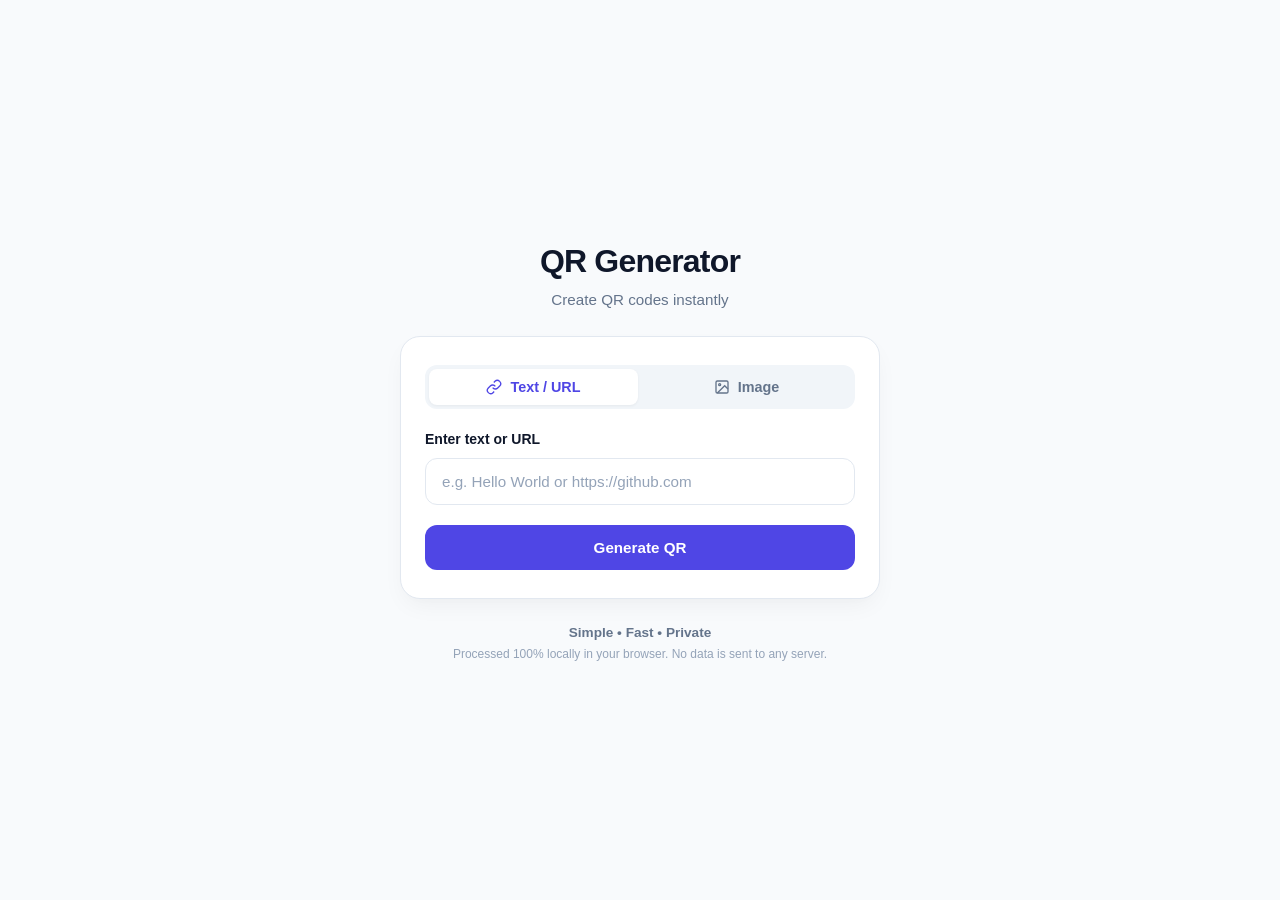
==== index.html @ 6c1dfe50 "Add files via upload" ====
<!DOCTYPE html>
<html lang="en">
<head>
  <meta charset="UTF-8">
  <meta name="viewport" content="width=device-width, initial-scale=1.0">
  <title>QR Generator - Create QR Codes Instantly</title>
  <meta name="description" content="Simple, modern, and private QR Code Generator. Convert text, URLs, or images into scannable QR codes directly in your browser.">
  <link rel="stylesheet" href="style.css">
  <!-- QRCode.js Library for browser-based QR Code generation -->
  <script src="https://cdnjs.cloudflare.com/ajax/libs/qrcodejs/1.0.0/qrcode.min.js"></script>
</head>
<body>
  <div class="app-container">
    <!-- Header Section -->
    <header class="header">
      <h1 class="title">QR Generator</h1>
      <p class="subtitle">Create QR codes instantly</p>
    </header>

    <!-- Main Card Container -->
    <main class="card">

      <!-- QR Type Selector Tabs -->
      <div class="type-selector" role="tablist">
        <button 
          id="textModeBtn" 
          class="tab-btn active" 
          role="tab" 
          aria-selected="true"
          onclick="switchMode('text')">
          <svg class="icon" viewBox="0 0 24 24" fill="none" stroke="currentColor" stroke-width="2">
            <path d="M10 13a5 5 0 0 0 7.54.54l3-3a5 5 0 0 0-7.07-7.07l-1.72 1.71"/>
            <path d="M14 11a5 5 0 0 0-7.54-.54l-3 3a5 5 0 0 0 7.07 7.07l1.71-1.71"/>
          </svg>
          Text / URL
        </button>
        <button 
          id="imageModeBtn" 
          class="tab-btn" 
          role="tab" 
          aria-selected="false"
          onclick="switchMode('image')">
          <svg class="icon" viewBox="0 0 24 24" fill="none" stroke="currentColor" stroke-width="2">
            <rect x="3" y="3" width="18" height="18" rx="2" ry="2"/>
            <circle cx="8.5" cy="8.5" r="1.5"/>
            <polyline points="21 15 16 10 5 21"/>
          </svg>
          Image
        </button>
      </div>

      <!-- Error / Alert Message Banner -->
      <div id="errorBanner" class="error-banner hidden" role="alert">
        <span id="errorMessage"></span>
      </div>

      <!-- Text / URL Input Mode -->
      <div id="textModeSection" class="input-section">
        <label for="textInput" class="input-label">Enter text or URL</label>
        <input 
          type="text" 
          id="textInput" 
          class="text-input" 
          placeholder="e.g. Hello World or https://github.com"
          autocomplete="off">
      </div>

      <!-- Image Input Mode -->
      <div id="imageModeSection" class="input-section hidden">
        <div class="upload-area" id="uploadArea" onclick="triggerFileInput()">
          <div class="upload-icon">🖼️</div>
          <p class="upload-title">Upload Image</p>
          <p class="upload-subtitle">JPG, PNG, WEBP (Max ~2 KB)</p>
          <button type="button" class="btn btn-secondary select-img-btn">Choose Image</button>
          <input 
            type="file" 
            id="imageInput" 
            class="hidden-file-input" 
            accept="image/jpeg, image/png, image/webp, image/jpg"
            onchange="handleImageSelect(event)">
        </div>

        <!-- Selected Image Info & Preview -->
        <div id="imagePreviewContainer" class="image-preview-container hidden">
          <img id="imagePreview" src="" alt="Selected preview" class="preview-img">
          <div class="file-details">
            <span id="fileNameDisplay" class="file-name">Selected image: none</span>
            <button type="button" class="remove-file-btn" onclick="clearSelectedImage()" title="Remove image">✕</button>
          </div>
        </div>
      </div>

      <!-- Generate Button -->
      <button id="generateBtn" class="btn btn-primary generate-btn" onclick="generateQRCode()">
        Generate QR
      </button>

      <!-- QR Code Result Section -->
      <div id="qrResultSection" class="qr-result-section hidden">
        <h2 class="qr-heading">QR CODE</h2>
        
        <!-- QR Code Render Box -->
        <div class="qr-card">
          <div id="qrContainer" class="qr-container"></div>
        </div>

        <!-- Download Button -->
        <button id="downloadBtn" class="btn btn-success download-btn" onclick="downloadQRCode()">
          <svg class="btn-icon" viewBox="0 0 24 24" fill="none" stroke="currentColor" stroke-width="2">
            <path d="M21 15v4a2 2 0 0 1-2 2H5a2 2 0 0 1-2-2v-4"/>
            <polyline points="7 10 12 15 17 10"/>
            <line x1="12" y1="15" x2="12" y2="3"/>
          </svg>
          Download QR
        </button>
      </div>

    </main>

    <!-- Footer Section -->
    <footer class="footer">
      <p class="privacy-note">Simple • Fast • Private</p>
      <p class="privacy-sub">Processed 100% locally in your browser. No data is sent to any server.</p>
    </footer>
  </div>

  <script src="script.js"></script>
</body>
</html>
---- style.css ----
/* ==========================================================================
   Modern QR Code Generator Stylesheet
   Design Philosophy: Simple, Modern, Professional SaaS aesthetic
   ========================================================================== */

/* 1. Design System & CSS Variables */
:root {
  --primary-color: #4f46e5;       /* Modern Indigo Accent */
  --primary-hover: #4338ca;
  --primary-light: #eef2ff;
  --success-color: #059669;       /* Vibrant Emerald Green */
  --success-hover: #047857;
  --danger-color: #ef4444;        /* Soft Red Alert */
  --danger-bg: #fef2f2;
  --danger-border: #fecaca;
  
  --bg-color: #f8fafc;            /* Clean light background */
  --card-bg: #ffffff;
  --text-main: #0f172a;           /* Slate 900 */
  --text-muted: #64748b;          /* Slate 500 */
  --border-color: #e2e8f0;        /* Slate 200 */
  
  --radius-lg: 20px;
  --radius-md: 12px;
  --radius-sm: 8px;
  
  --shadow-sm: 0 1px 3px rgba(0, 0, 0, 0.05);
  --shadow-md: 0 10px 25px -5px rgba(0, 0, 0, 0.05), 0 8px 10px -6px rgba(0, 0, 0, 0.01);
  --shadow-lg: 0 20px 25px -5px rgba(0, 0, 0, 0.08);

  --font-family: -apple-system, BlinkMacSystemFont, "Segoe UI", Roboto, Helvetica, Arial, sans-serif;
  --transition-fast: all 0.2s ease-in-out;
}

/* 2. Global Reset & Base Styles */
* {
  box-sizing: border-box;
  margin: 0;
  padding: 0;
}

body {
  font-family: var(--font-family);
  background-color: var(--bg-color);
  color: var(--text-main);
  line-height: 1.5;
  display: flex;
  justify-content: center;
  align-items: center;
  min-height: 100vh;
  padding: 20px 16px;
  -webkit-font-smoothing: antialiased;
}

/* 3. App Layout Container */
.app-container {
  width: 100%;
  max-width: 480px;
  display: flex;
  flex-direction: column;
  align-items: center;
}

/* 4. Header Section */
.header {
  text-align: center;
  margin-bottom: 24px;
}

.title {
  font-size: 2rem;
  font-weight: 800;
  letter-spacing: -0.025em;
  color: var(--text-main);
  margin-bottom: 4px;
}

.subtitle {
  font-size: 0.95rem;
  color: var(--text-muted);
  font-weight: 400;
}

/* 5. Main Card Component */
.card {
  width: 100%;
  background: var(--card-bg);
  border-radius: var(--radius-lg);
  border: 1px solid var(--border-color);
  box-shadow: var(--shadow-md);
  padding: 28px 24px;
  display: flex;
  flex-direction: column;
  gap: 20px;
}

/* 6. Type Selector Tabs */
.type-selector {
  display: flex;
  background-color: #f1f5f9;
  padding: 4px;
  border-radius: var(--radius-md);
  gap: 4px;
}

.tab-btn {
  flex: 1;
  display: flex;
  align-items: center;
  justify-content: center;
  gap: 8px;
  padding: 10px 14px;
  font-size: 0.9rem;
  font-weight: 600;
  color: var(--text-muted);
  background: transparent;
  border: none;
  border-radius: var(--radius-sm);
  cursor: pointer;
  transition: var(--transition-fast);
}

.tab-btn:hover {
  color: var(--text-main);
}

.tab-btn.active {
  background: var(--card-bg);
  color: var(--primary-color);
  box-shadow: var(--shadow-sm);
}

.icon {
  width: 16px;
  height: 16px;
}

/* 7. Error Banner */
.error-banner {
  background-color: var(--danger-bg);
  border: 1px solid var(--danger-border);
  color: var(--danger-color);
  padding: 12px 16px;
  border-radius: var(--radius-sm);
  font-size: 0.875rem;
  font-weight: 500;
  text-align: center;
  animation: slideDown 0.25s ease-out;
}

/* 8. Input Sections */
.input-section {
  display: flex;
  flex-direction: column;
  gap: 8px;
}

.input-label {
  font-size: 0.875rem;
  font-weight: 600;
  color: var(--text-main);
}

.text-input {
  width: 100%;
  padding: 14px 16px;
  font-size: 0.95rem;
  font-family: inherit;
  color: var(--text-main);
  background-color: var(--card-bg);
  border: 1.5px solid var(--border-color);
  border-radius: var(--radius-md);
  outline: none;
  transition: var(--transition-fast);
}

.text-input:focus {
  border-color: var(--primary-color);
  box-shadow: 0 0 0 3.5px rgba(79, 70, 229, 0.15);
}

.text-input::placeholder {
  color: #94a3b8;
}

/* 9. Upload Area (Image Mode) */
.upload-area {
  border: 2px dashed var(--border-color);
  border-radius: var(--radius-md);
  padding: 28px 16px;
  text-align: center;
  background-color: #fafafa;
  cursor: pointer;
  transition: var(--transition-fast);
  display: flex;
  flex-direction: column;
  align-items: center;
  gap: 8px;
}

.upload-area:hover {
  border-color: var(--primary-color);
  background-color: var(--primary-light);
}

.upload-icon {
  font-size: 2.2rem;
  margin-bottom: 2px;
}

.upload-title {
  font-size: 0.95rem;
  font-weight: 600;
  color: var(--text-main);
}

.upload-subtitle {
  font-size: 0.8rem;
  color: var(--text-muted);
}

.select-img-btn {
  margin-top: 6px;
  pointer-events: none; /* Let container handle click */
}

.hidden-file-input {
  display: none;
}

/* Selected Image Preview Container */
.image-preview-container {
  display: flex;
  align-items: center;
  gap: 12px;
  padding: 10px 14px;
  background-color: #f1f5f9;
  border-radius: var(--radius-md);
  margin-top: 6px;
}

.preview-img {
  width: 44px;
  height: 44px;
  object-fit: cover;
  border-radius: var(--radius-sm);
  border: 1px solid var(--border-color);
  background-color: white;
}

.file-details {
  flex: 1;
  display: flex;
  align-items: center;
  justify-content: space-between;
  overflow: hidden;
}

.file-name {
  font-size: 0.85rem;
  font-weight: 500;
  color: var(--text-main);
  white-space: nowrap;
  overflow: hidden;
  text-overflow: ellipsis;
}

.remove-file-btn {
  background: none;
  border: none;
  color: var(--text-muted);
  font-size: 1.1rem;
  cursor: pointer;
  padding: 2px 6px;
  border-radius: 4px;
}

.remove-file-btn:hover {
  color: var(--danger-color);
  background-color: rgba(239, 68, 68, 0.1);
}

/* 10. Buttons Component */
.btn {
  width: 100%;
  padding: 14px 20px;
  font-size: 0.95rem;
  font-weight: 600;
  font-family: inherit;
  border: none;
  border-radius: var(--radius-md);
  cursor: pointer;
  display: inline-flex;
  align-items: center;
  justify-content: center;
  gap: 8px;
  transition: var(--transition-fast);
}

.btn:active {
  transform: scale(0.985);
}

.btn-primary {
  background-color: var(--primary-color);
  color: #ffffff;
}

.btn-primary:hover {
  background-color: var(--primary-hover);
  box-shadow: 0 4px 12px rgba(79, 70, 229, 0.25);
}

.btn-secondary {
  width: auto;
  padding: 8px 16px;
  font-size: 0.85rem;
  background-color: #ffffff;
  color: var(--text-main);
  border: 1px solid var(--border-color);
}

.btn-secondary:hover {
  background-color: #f1f5f9;
}

.btn-success {
  background-color: var(--success-color);
  color: #ffffff;
}

.btn-success:hover {
  background-color: var(--success-hover);
  box-shadow: 0 4px 12px rgba(16, 185, 129, 0.25);
}

.btn-icon {
  width: 18px;
  height: 18px;
}

/* 11. QR Result Card Section */
.qr-result-section {
  display: flex;
  flex-direction: column;
  align-items: center;
  gap: 16px;
  padding-top: 16px;
  border-top: 1px solid var(--border-color);
  animation: fadeIn 0.35s ease-out;
}

.qr-heading {
  font-size: 0.85rem;
  font-weight: 700;
  letter-spacing: 0.1em;
  color: var(--text-muted);
  text-transform: uppercase;
}

.qr-card {
  background-color: #ffffff;
  padding: 20px;
  border-radius: var(--radius-md);
  border: 1px solid var(--border-color);
  box-shadow: var(--shadow-sm);
  display: flex;
  justify-content: center;
  align-items: center;
}

.qr-container img,
.qr-container canvas {
  display: block;
  max-width: 100%;
  height: auto;

  /* Image rendering optimization for crisp pixelated QR code */
  image-rendering: -webkit-optimize-contrast;
  image-rendering: crisp-edges;
  image-rendering: pixelated;
}

.download-btn {
  margin-top: 4px;
}

/* 12. Footer Section */
.footer {
  text-align: center;
  margin-top: 24px;
}

.privacy-note {
  font-size: 0.85rem;
  font-weight: 600;
  color: var(--text-muted);
}

.privacy-sub {
  font-size: 0.75rem;
  color: #94a3b8;
  margin-top: 2px;
}

/* 13. Utility & Helper Classes */
.hidden {
  display: none !important;
}

/* 14. Keyframe Animations */
@keyframes fadeIn {
  from {
    opacity: 0;
    transform: translateY(8px);
  }
  to {
    opacity: 1;
    transform: translateY(0);
  }
}

@keyframes slideDown {
  from {
    opacity: 0;
    transform: translateY(-6px);
  }
  to {
    opacity: 1;
    transform: translateY(0);
  }
}

/* 15. Responsive Media Queries */
@media (max-width: 480px) {
  body {
    padding: 12px 12px;
  }
  
  .card {
    padding: 20px 16px;
    border-radius: 16px;
  }
  
  .title {
    font-size: 1.75rem;
  }
  
  .upload-area {
    padding: 20px 12px;
  }
}
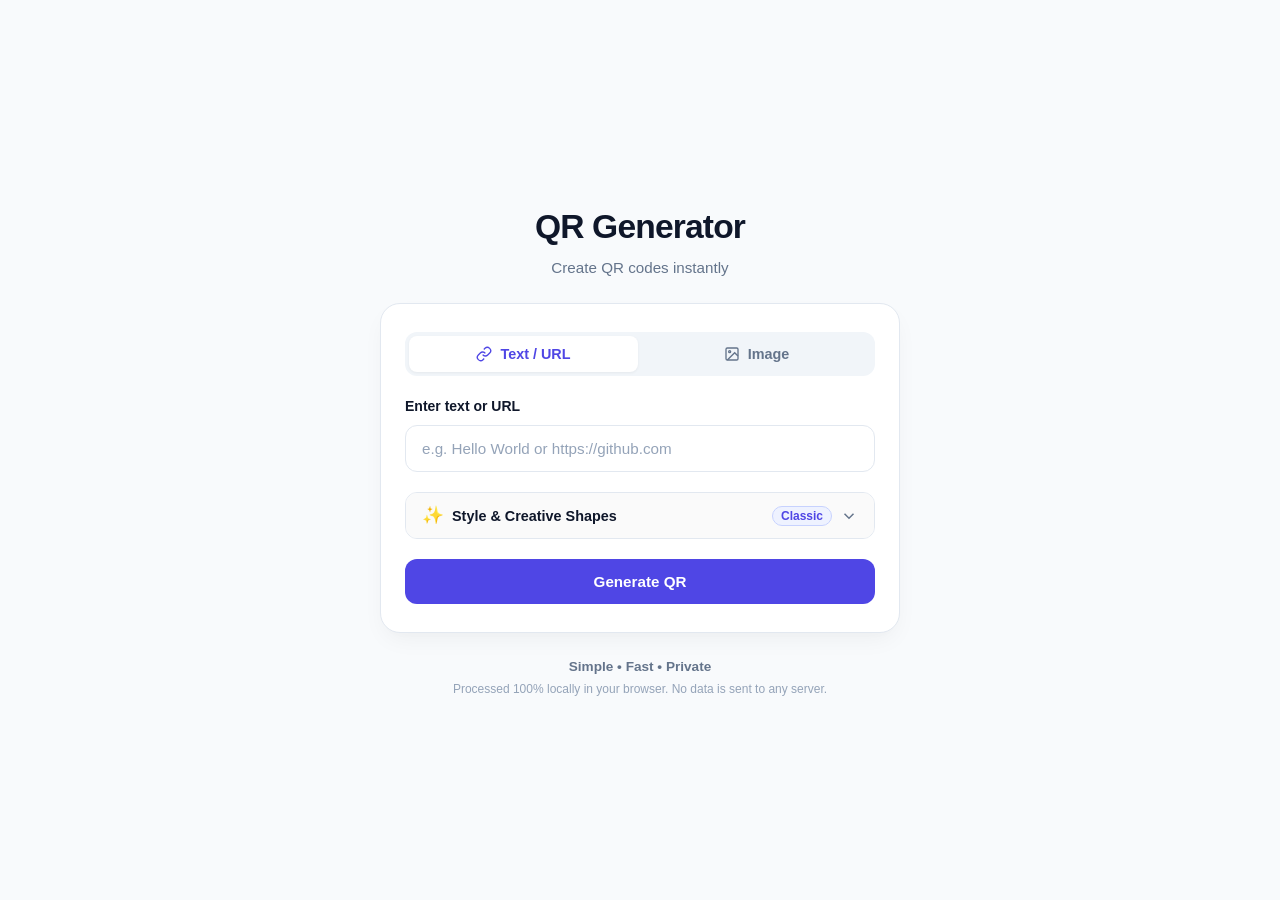
==== commit a6afc49e: "Add files via upload" ====
--- a/index.html
+++ b/index.html
@@ -6,7 +6,9 @@
   <title>QR Generator - Create QR Codes Instantly</title>
   <meta name="description" content="Simple, modern, and private QR Code Generator. Convert text, URLs, or images into scannable QR codes directly in your browser.">
   <link rel="stylesheet" href="style.css">
-  <!-- QRCode.js Library for browser-based QR Code generation -->
+  <!-- Offline-first libraries with CDN fallbacks -->
+  <script src="lib/qrcode.min.js"></script>
+  <script src="lib/jsqr.min.js"></script>
   <script src="https://cdnjs.cloudflare.com/ajax/libs/qrcodejs/1.0.0/qrcode.min.js"></script>
 </head>
 <body>
@@ -67,16 +69,22 @@
 
       <!-- Image Input Mode -->
       <div id="imageModeSection" class="input-section hidden">
-        <div class="upload-area" id="uploadArea" onclick="triggerFileInput()">
+        <div 
+          class="upload-area" 
+          id="uploadArea" 
+          onclick="triggerFileInput()"
+          ondragover="handleDragOver(event)"
+          ondragleave="handleDragLeave(event)"
+          ondrop="handleDrop(event)">
           <div class="upload-icon">🖼️</div>
           <p class="upload-title">Upload Image</p>
-          <p class="upload-subtitle">JPG, PNG, WEBP (Max ~2 KB)</p>
+          <p class="upload-subtitle">JPG, PNG, WEBP, SVG (Any file size • Auto-optimized)</p>
           <button type="button" class="btn btn-secondary select-img-btn">Choose Image</button>
           <input 
             type="file" 
             id="imageInput" 
             class="hidden-file-input" 
-            accept="image/jpeg, image/png, image/webp, image/jpg"
+            accept="image/jpeg, image/png, image/webp, image/jpg, image/svg+xml, image/gif"
             onchange="handleImageSelect(event)">
         </div>
 
@@ -85,7 +93,268 @@
           <img id="imagePreview" src="" alt="Selected preview" class="preview-img">
           <div class="file-details">
             <span id="fileNameDisplay" class="file-name">Selected image: none</span>
-            <button type="button" class="remove-file-btn" onclick="clearSelectedImage()" title="Remove image">✕</button>
+            <div id="compressionBadge" class="compression-badge hidden">
+              <span class="badge-icon">⚡</span>
+              <span id="compressionText">Auto-optimized</span>
+            </div>
+          </div>
+          <button type="button" class="remove-file-btn" onclick="clearSelectedImage()" title="Remove image">✕</button>
+        </div>
+      </div>
+
+      <!-- Style & Creative Shapes Customizer (Accordion) -->
+      <div class="customizer-wrapper">
+        <button 
+          type="button" 
+          id="toggleCustomizerBtn" 
+          class="customizer-toggle-btn" 
+          onclick="toggleCustomizer()"
+          aria-expanded="false">
+          <div class="toggle-left">
+            <span class="toggle-icon">✨</span>
+            <span class="toggle-title">Style & Creative Shapes</span>
+          </div>
+          <div class="toggle-right">
+            <span class="toggle-badge" id="styleSummaryBadge">Classic</span>
+            <svg class="chevron-icon" id="customizerChevron" viewBox="0 0 24 24" fill="none" stroke="currentColor" stroke-width="2">
+              <polyline points="6 9 12 15 18 9"/>
+            </svg>
+          </div>
+        </button>
+
+        <div id="customizerPanel" class="customizer-panel hidden">
+          <!-- Customizer Navigation Tabs -->
+          <div class="customizer-nav" role="tablist">
+            <button type="button" class="cust-tab-btn active" onclick="switchCustTab('shapes')">📐 Shapes</button>
+            <button type="button" class="cust-tab-btn" onclick="switchCustTab('patterns')">🔘 Patterns</button>
+            <button type="button" class="cust-tab-btn" onclick="switchCustTab('colors')">🎨 Colors</button>
+            <button type="button" class="cust-tab-btn" onclick="switchCustTab('logo')">🖼️ Logo</button>
+          </div>
+
+          <!-- Tab 1: Shapes & Frames -->
+          <div id="custTabShapes" class="cust-tab-content">
+            <label class="cust-label">QR Silhouette & Frame</label>
+            <div class="shape-grid">
+              <button type="button" class="shape-btn active" data-shape="classic" onclick="setQRShape('classic')">
+                <span class="shape-emoji">⬛</span>
+                <span class="shape-name">Classic</span>
+              </button>
+              <button type="button" class="shape-btn" data-shape="heart" onclick="setQRShape('heart')">
+                <span class="shape-emoji">❤️</span>
+                <span class="shape-name">Heart</span>
+              </button>
+              <button type="button" class="shape-btn" data-shape="circle" onclick="setQRShape('circle')">
+                <span class="shape-emoji">⚪</span>
+                <span class="shape-name">Circle</span>
+              </button>
+              <button type="button" class="shape-btn" data-shape="star" onclick="setQRShape('star')">
+                <span class="shape-emoji">⭐</span>
+                <span class="shape-name">Star</span>
+              </button>
+              <button type="button" class="shape-btn" data-shape="cat" onclick="setQRShape('cat')">
+                <span class="shape-emoji">🐱</span>
+                <span class="shape-name">Cat</span>
+              </button>
+              <button type="button" class="shape-btn" data-shape="tree" onclick="setQRShape('tree')">
+                <span class="shape-emoji">🌳</span>
+                <span class="shape-name">Tree</span>
+              </button>
+              <button type="button" class="shape-btn" data-shape="flower" onclick="setQRShape('flower')">
+                <span class="shape-emoji">🌸</span>
+                <span class="shape-name">Flower</span>
+              </button>
+              <button type="button" class="shape-btn" data-shape="custom" onclick="setQRShape('custom')">
+                <span class="shape-emoji">🎨</span>
+                <span class="shape-name">Custom</span>
+              </button>
+            </div>
+
+            <!-- Custom Shape Sub-options -->
+            <div id="customShapeOptions" class="custom-subpanel hidden">
+              <label class="cust-label-sm">Extra Preset Shape</label>
+              <div class="mini-chips">
+                <button type="button" class="chip-btn active" onclick="setCustomShapePreset('diamond')">Diamond 💎</button>
+                <button type="button" class="chip-btn" onclick="setCustomShapePreset('shield')">Shield 🛡️</button>
+                <button type="button" class="chip-btn" onclick="setCustomShapePreset('hexagon')">Hexagon ⬡</button>
+                <button type="button" class="chip-btn" onclick="setCustomShapePreset('cloud')">Cloud ☁️</button>
+              </div>
+            </div>
+          </div>
+
+          <!-- Tab 2: Patterns & Corners -->
+          <div id="custTabPatterns" class="cust-tab-content hidden">
+            <!-- Module Dot Pattern -->
+            <label class="cust-label">Module Pattern</label>
+            <div class="pill-grid">
+              <button type="button" class="pill-btn active" data-dot="square" onclick="setDotStyle('square')">Square</button>
+              <button type="button" class="pill-btn" data-dot="dots" onclick="setDotStyle('dots')">Dots</button>
+              <button type="button" class="pill-btn" data-dot="rounded" onclick="setDotStyle('rounded')">Rounded</button>
+              <button type="button" class="pill-btn" data-dot="extra-rounded" onclick="setDotStyle('extra-rounded')">Extra Round</button>
+              <button type="button" class="pill-btn" data-dot="hearts" onclick="setDotStyle('hearts')">Mini Hearts</button>
+              <button type="button" class="pill-btn" data-dot="stars" onclick="setDotStyle('stars')">Stars</button>
+              <button type="button" class="pill-btn" data-dot="classy" onclick="setDotStyle('classy')">Classy</button>
+            </div>
+
+            <!-- Corner Outer Eye Style -->
+            <label class="cust-label mt-12">Corner Outer Eyes</label>
+            <div class="pill-grid">
+              <button type="button" class="pill-btn active" data-ceye="square" onclick="setCornerEyeStyle('square')">Square</button>
+              <button type="button" class="pill-btn" data-ceye="rounded" onclick="setCornerEyeStyle('rounded')">Rounded</button>
+              <button type="button" class="pill-btn" data-ceye="extra-rounded" onclick="setCornerEyeStyle('extra-rounded')">Extra Round</button>
+              <button type="button" class="pill-btn" data-ceye="circle" onclick="setCornerEyeStyle('circle')">Circle Ring</button>
+            </div>
+
+            <!-- Corner Inner Dot Style -->
+            <label class="cust-label mt-12">Corner Inner Dots</label>
+            <div class="pill-grid">
+              <button type="button" class="pill-btn active" data-cdot="square" onclick="setCornerDotStyle('square')">Square</button>
+              <button type="button" class="pill-btn" data-cdot="dot" onclick="setCornerDotStyle('dot')">Round Dot</button>
+              <button type="button" class="pill-btn" data-cdot="heart" onclick="setCornerDotStyle('heart')">Heart ❤️</button>
+              <button type="button" class="pill-btn" data-cdot="star" onclick="setCornerDotStyle('star')">Star ⭐</button>
+            </div>
+          </div>
+
+          <!-- Tab 3: Colors & Background -->
+          <div id="custTabColors" class="cust-tab-content hidden">
+            <!-- Color Mode -->
+            <div class="color-mode-row">
+              <label class="cust-label">QR Color Mode</label>
+              <div class="segmented-control">
+                <button type="button" class="segment-btn active" data-cmode="solid" onclick="setColorMode('solid')">Solid</button>
+                <button type="button" class="segment-btn" data-cmode="linear" onclick="setColorMode('linear')">Gradient</button>
+                <button type="button" class="segment-btn" data-cmode="radial" onclick="setColorMode('radial')">Radial</button>
+              </div>
+            </div>
+
+            <!-- Color Pickers -->
+            <div class="color-picker-row">
+              <div class="color-picker-box">
+                <span class="color-picker-label">Color 1</span>
+                <div class="color-input-wrap">
+                  <input type="color" id="qrColor1" value="#0f172a" onchange="handleColor1Change(event)">
+                  <span id="qrColor1Hex" class="color-hex">#0F172A</span>
+                </div>
+              </div>
+
+              <div class="color-picker-box" id="color2Container" style="opacity: 0.5; pointer-events: none;">
+                <span class="color-picker-label">Color 2 (Gradient)</span>
+                <div class="color-input-wrap">
+                  <input type="color" id="qrColor2" value="#4f46e5" onchange="handleColor2Change(event)">
+                  <span id="qrColor2Hex" class="color-hex">#4F46E5</span>
+                </div>
+              </div>
+
+              <div class="color-picker-box">
+                <span class="color-picker-label">Background</span>
+                <div class="color-input-wrap">
+                  <input type="color" id="qrBgColor" value="#ffffff" onchange="handleBgColorChange(event)">
+                  <span id="qrBgColorHex" class="color-hex">#FFFFFF</span>
+                </div>
+              </div>
+            </div>
+
+            <!-- Quick Presets -->
+            <label class="cust-label-sm mt-8">Quick Color Themes</label>
+            <div class="color-swatches">
+              <button type="button" class="swatch-btn" style="background:#0f172a;" title="Slate Black" onclick="applyPresetColors('#0f172a','#0f172a','#ffffff','solid')"></button>
+              <button type="button" class="swatch-btn" style="background:#4f46e5;" title="Indigo SaaS" onclick="applyPresetColors('#4f46e5','#4f46e5','#ffffff','solid')"></button>
+              <button type="button" class="swatch-btn" style="background:#059669;" title="Emerald Green" onclick="applyPresetColors('#059669','#059669','#ffffff','solid')"></button>
+              <button type="button" class="swatch-btn" style="background:#ea580c;" title="Sunset Orange" onclick="applyPresetColors('#ea580c','#ea580c','#ffffff','solid')"></button>
+              <button type="button" class="swatch-btn" style="background:#e11d48;" title="Rose Pink" onclick="applyPresetColors('#e11d48','#e11d48','#ffffff','solid')"></button>
+              <button type="button" class="swatch-btn" style="background:#7c3aed;" title="Royal Purple" onclick="applyPresetColors('#7c3aed','#7c3aed','#ffffff','solid')"></button>
+              <button type="button" class="swatch-btn" style="background:linear-gradient(135deg, #4f46e5, #06b6d4);" title="Ocean Breeze" onclick="applyPresetColors('#4f46e5','#06b6d4','#ffffff','linear')"></button>
+              <button type="button" class="swatch-btn" style="background:linear-gradient(135deg, #e11d48, #ea580c);" title="Sunset Fire" onclick="applyPresetColors('#e11d48','#ea580c','#ffffff','linear')"></button>
+              <button type="button" class="swatch-btn" style="background:linear-gradient(135deg, #8b5cf6, #ec4899);" title="Berry Glow" onclick="applyPresetColors('#8b5cf6','#ec4899','#ffffff','linear')"></button>
+            </div>
+
+            <!-- Transparent Background Toggle -->
+            <div class="checkbox-row mt-12">
+              <label class="checkbox-label">
+                <input type="checkbox" id="transparentBgCheckbox" onchange="handleTransparentBgChange(event)">
+                <span>Transparent Background (for PNG/SVG overlays)</span>
+              </label>
+            </div>
+
+            <!-- Background Image Upload Option -->
+            <div class="bg-image-option mt-12">
+              <div class="bg-image-header">
+                <label class="cust-label-sm">Background Image Overlay</label>
+                <button type="button" class="link-btn-sm" onclick="triggerBgImageInput()">+ Add Background Image</button>
+                <input type="file" id="bgImageInput" class="hidden-file-input" accept="image/*" onchange="handleBgImageSelect(event)">
+              </div>
+              <div id="bgImageStatus" class="bg-image-status hidden">
+                <span id="bgImageName">image.jpg</span>
+                <label class="opacity-label">
+                  Opacity: <span id="bgOpacityVal">20%</span>
+                  <input type="range" id="bgOpacitySlider" min="5" max="60" value="20" oninput="handleBgOpacityChange(event)">
+                </label>
+                <button type="button" class="remove-chip-btn" onclick="clearBgImage()">✕</button>
+              </div>
+            </div>
+          </div>
+
+          <!-- Tab 4: Center Logo & Error Correction -->
+          <div id="custTabLogo" class="cust-tab-content hidden">
+            <label class="cust-label">Center Logo / Icon</label>
+            <div class="shape-grid">
+              <button type="button" class="shape-btn active" data-logo="none" onclick="setLogoPreset('none')">
+                <span class="shape-emoji">🚫</span>
+                <span class="shape-name">None</span>
+              </button>
+              <button type="button" class="shape-btn" data-logo="heart" onclick="setLogoPreset('heart')">
+                <span class="shape-emoji">❤️</span>
+                <span class="shape-name">Heart</span>
+              </button>
+              <button type="button" class="shape-btn" data-logo="star" onclick="setLogoPreset('star')">
+                <span class="shape-emoji">⭐</span>
+                <span class="shape-name">Star</span>
+              </button>
+              <button type="button" class="shape-btn" data-logo="cat" onclick="setLogoPreset('cat')">
+                <span class="shape-emoji">🐱</span>
+                <span class="shape-name">Cat</span>
+              </button>
+              <button type="button" class="shape-btn" data-logo="tree" onclick="setLogoPreset('tree')">
+                <span class="shape-emoji">🌳</span>
+                <span class="shape-name">Tree</span>
+              </button>
+              <button type="button" class="shape-btn" data-logo="flower" onclick="setLogoPreset('flower')">
+                <span class="shape-emoji">🌸</span>
+                <span class="shape-name">Flower</span>
+              </button>
+              <button type="button" class="shape-btn" data-logo="link" onclick="setLogoPreset('link')">
+                <span class="shape-emoji">🔗</span>
+                <span class="shape-name">Link</span>
+              </button>
+              <button type="button" class="shape-btn" data-logo="camera" onclick="setLogoPreset('camera')">
+                <span class="shape-emoji">📷</span>
+                <span class="shape-name">Camera</span>
+              </button>
+            </div>
+
+            <!-- Custom Logo Upload -->
+            <div class="custom-logo-upload mt-12">
+              <button type="button" class="btn btn-secondary upload-logo-btn" onclick="triggerLogoInput()">
+                <span>🖼️ Upload Custom Logo</span>
+              </button>
+              <input type="file" id="logoFileInput" class="hidden-file-input" accept="image/*" onchange="handleCustomLogoSelect(event)">
+              <div id="customLogoPreviewWrap" class="custom-logo-preview-wrap hidden">
+                <img id="customLogoThumb" src="" alt="Custom logo thumb" class="logo-thumb">
+                <span id="customLogoName" class="file-name">logo.png</span>
+                <button type="button" class="remove-chip-btn" onclick="clearCustomLogo()">✕</button>
+              </div>
+            </div>
+
+            <!-- Scannability Reliability Level -->
+            <div class="ec-section mt-16">
+              <label class="cust-label">Error Correction (Redundancy)</label>
+              <div class="segmented-control">
+                <button type="button" class="segment-btn" data-ec="L" onclick="setErrorCorrection('L')">Low (7%)</button>
+                <button type="button" class="segment-btn" data-ec="M" onclick="setErrorCorrection('M')">Med (15%)</button>
+                <button type="button" class="segment-btn" data-ec="Q" onclick="setErrorCorrection('Q')">Quart (25%)</button>
+                <button type="button" class="segment-btn active" data-ec="H" onclick="setErrorCorrection('H')">High (30% ⭐)</button>
+              </div>
+              <p class="cust-hint">High (30%) preserves full scannability when shapes, logos, or decorations are active.</p>
+            </div>
           </div>
         </div>
       </div>
@@ -99,20 +368,53 @@
       <div id="qrResultSection" class="qr-result-section hidden">
         <h2 class="qr-heading">QR CODE</h2>
         
+        <!-- Scannability Status Banner -->
+        <div id="scannabilityCard" class="scannability-card scannable">
+          <div class="scan-status-main">
+            <span id="scanStatusIcon" class="scan-status-icon">✅</span>
+            <div class="scan-status-text">
+              <div id="scanStatusTitle" class="scan-status-title">Scan Verified: 100% Scannable</div>
+              <div id="scanStatusDetails" class="scan-status-details">Tested live with built-in QR scanner</div>
+            </div>
+          </div>
+          <button type="button" id="testScanBtn" class="btn-test-scan" onclick="openScanModal()" title="Run interactive scan test">
+            <svg class="btn-icon-sm" viewBox="0 0 24 24" fill="none" stroke="currentColor" stroke-width="2">
+              <path d="M3 7V5a2 2 0 0 1 2-2h2"/>
+              <path d="M17 3h2a2 2 0 0 1 2 2v2"/>
+              <path d="M21 17v2a2 2 0 0 1-2 2h-2"/>
+              <path d="M7 21H5a2 2 0 0 1-2-2v-2"/>
+              <line x1="7" y1="12" x2="17" y2="12"/>
+            </svg>
+            Test Scan
+          </button>
+        </div>
+
         <!-- QR Code Render Box -->
         <div class="qr-card">
           <div id="qrContainer" class="qr-container"></div>
         </div>
 
-        <!-- Download Button -->
-        <button id="downloadBtn" class="btn btn-success download-btn" onclick="downloadQRCode()">
-          <svg class="btn-icon" viewBox="0 0 24 24" fill="none" stroke="currentColor" stroke-width="2">
-            <path d="M21 15v4a2 2 0 0 1-2 2H5a2 2 0 0 1-2-2v-4"/>
-            <polyline points="7 10 12 15 17 10"/>
-            <line x1="12" y1="15" x2="12" y2="3"/>
-          </svg>
-          Download QR
-        </button>
+        <!-- Dual Download Buttons (PNG & SVG) -->
+        <div class="download-group">
+          <button id="downloadBtn" class="btn btn-success download-btn" onclick="downloadQRCode('png')">
+            <svg class="btn-icon" viewBox="0 0 24 24" fill="none" stroke="currentColor" stroke-width="2">
+              <path d="M21 15v4a2 2 0 0 1-2 2H5a2 2 0 0 1-2-2v-4"/>
+              <polyline points="7 10 12 15 17 10"/>
+              <line x1="12" y1="15" x2="12" y2="3"/>
+            </svg>
+            Download PNG
+          </button>
+          <button id="downloadSvgBtn" class="btn btn-secondary download-btn svg-btn" onclick="downloadQRCode('svg')">
+            <svg class="btn-icon" viewBox="0 0 24 24" fill="none" stroke="currentColor" stroke-width="2">
+              <path d="M14 2H6a2 2 0 0 0-2 2v16a2 2 0 0 0 2 2h12a2 2 0 0 0 2-2V8z"/>
+              <polyline points="14 2 14 8 20 8"/>
+              <line x1="16" y1="13" x2="8" y2="13"/>
+              <line x1="16" y1="17" x2="8" y2="17"/>
+              <polyline points="10 9 9 9 8 9"/>
+            </svg>
+            Download SVG
+          </button>
+        </div>
       </div>
 
     </main>
@@ -124,6 +426,45 @@
     </footer>
   </div>
 
+  <!-- Interactive Phone Scanner Simulation Modal -->
+  <div id="scanModal" class="modal-backdrop hidden" onclick="closeScanModalOnBackdrop(event)">
+    <div class="modal-dialog" role="dialog" aria-modal="true" aria-labelledby="modalTitle">
+      <div class="modal-header">
+        <h3 id="modalTitle" class="modal-title">📱 Live QR Scan Test</h3>
+        <button type="button" class="modal-close" onclick="closeScanModal()" title="Close">✕</button>
+      </div>
+
+      <div class="modal-body">
+        <div class="scanner-frame">
+          <div class="laser-line"></div>
+          <div id="modalQrPreview" class="modal-qr-preview"></div>
+          <div class="corner-reticle top-left"></div>
+          <div class="corner-reticle top-right"></div>
+          <div class="corner-reticle bottom-left"></div>
+          <div class="corner-reticle bottom-right"></div>
+        </div>
+
+        <div class="scan-verified-box">
+          <div class="scan-verified-header">
+            <span class="verified-dot"></span>
+            <strong>VERIFIED SCANNABLE</strong>
+          </div>
+          <div id="modalDecodedText" class="modal-decoded-text"></div>
+          <div id="modalMetaInfo" class="modal-meta-info"></div>
+        </div>
+      </div>
+
+      <div class="modal-footer">
+        <button type="button" class="btn btn-secondary modal-btn" id="copyDecodedBtn" onclick="copyDecodedText()">
+          📋 Copy Text
+        </button>
+        <button type="button" class="btn btn-primary modal-btn" id="openDecodedBtn" onclick="openDecodedUrl()">
+          🔗 Open URL
+        </button>
+      </div>
+    </div>
+  </div>
+
   <script src="script.js"></script>
 </body>
 </html>
--- a/style.css
+++ b/style.css
@@ -8,8 +8,17 @@
   --primary-color: #4f46e5;       /* Modern Indigo Accent */
   --primary-hover: #4338ca;
   --primary-light: #eef2ff;
+  --primary-border: #c7d2fe;
+  
   --success-color: #059669;       /* Vibrant Emerald Green */
   --success-hover: #047857;
+  --success-light: #ecfdf5;
+  --success-border: #a7f3d0;
+  
+  --warning-color: #d97706;       /* Warm Amber */
+  --warning-light: #fffbeb;
+  --warning-border: #fde68a;
+  
   --danger-color: #ef4444;        /* Soft Red Alert */
   --danger-bg: #fef2f2;
   --danger-border: #fecaca;
@@ -18,18 +27,21 @@
   --card-bg: #ffffff;
   --text-main: #0f172a;           /* Slate 900 */
   --text-muted: #64748b;          /* Slate 500 */
+  --text-dim: #94a3b8;            /* Slate 400 */
   --border-color: #e2e8f0;        /* Slate 200 */
   
   --radius-lg: 20px;
   --radius-md: 12px;
   --radius-sm: 8px;
+  --radius-pill: 9999px;
   
   --shadow-sm: 0 1px 3px rgba(0, 0, 0, 0.05);
   --shadow-md: 0 10px 25px -5px rgba(0, 0, 0, 0.05), 0 8px 10px -6px rgba(0, 0, 0, 0.01);
   --shadow-lg: 0 20px 25px -5px rgba(0, 0, 0, 0.08);
 
   --font-family: -apple-system, BlinkMacSystemFont, "Segoe UI", Roboto, Helvetica, Arial, sans-serif;
-  --transition-fast: all 0.2s ease-in-out;
+  --transition-fast: all 0.2s cubic-bezier(0.16, 1, 0.3, 1);
+  --transition-normal: all 0.25s ease-out;
 }
 
 /* 2. Global Reset & Base Styles */
@@ -48,14 +60,14 @@
   justify-content: center;
   align-items: center;
   min-height: 100vh;
-  padding: 20px 16px;
+  padding: 24px 16px;
   -webkit-font-smoothing: antialiased;
 }
 
 /* 3. App Layout Container */
 .app-container {
   width: 100%;
-  max-width: 480px;
+  max-width: 520px;
   display: flex;
   flex-direction: column;
   align-items: center;
@@ -68,7 +80,7 @@
 }
 
 .title {
-  font-size: 2rem;
+  font-size: 2.1rem;
   font-weight: 800;
   letter-spacing: -0.025em;
   color: var(--text-main);
@@ -180,14 +192,14 @@
 }
 
 .text-input::placeholder {
-  color: #94a3b8;
+  color: var(--text-dim);
 }
 
 /* 9. Upload Area (Image Mode) */
 .upload-area {
   border: 2px dashed var(--border-color);
   border-radius: var(--radius-md);
-  padding: 28px 16px;
+  padding: 26px 16px;
   text-align: center;
   background-color: #fafafa;
   cursor: pointer;
@@ -198,7 +210,8 @@
   gap: 8px;
 }
 
-.upload-area:hover {
+.upload-area:hover,
+.upload-area.drag-over {
   border-color: var(--primary-color);
   background-color: var(--primary-light);
 }
@@ -251,8 +264,8 @@
 .file-details {
   flex: 1;
   display: flex;
-  align-items: center;
-  justify-content: space-between;
+  flex-direction: column;
+  gap: 3px;
   overflow: hidden;
 }
 
@@ -265,6 +278,25 @@
   text-overflow: ellipsis;
 }
 
+/* Optimization Status Badge */
+.compression-badge {
+  display: inline-flex;
+  align-items: center;
+  gap: 4px;
+  padding: 2px 8px;
+  background-color: var(--success-light);
+  border: 1px solid var(--success-border);
+  color: var(--success-color);
+  font-size: 0.75rem;
+  font-weight: 600;
+  border-radius: var(--radius-pill);
+  width: fit-content;
+}
+
+.badge-icon {
+  font-size: 0.8rem;
+}
+
 .remove-file-btn {
   background: none;
   border: none;
@@ -280,7 +312,472 @@
   background-color: rgba(239, 68, 68, 0.1);
 }
 
-/* 10. Buttons Component */
+/* 10. Style & Shape Customizer Component */
+.customizer-wrapper {
+  display: flex;
+  flex-direction: column;
+  border: 1px solid var(--border-color);
+  border-radius: var(--radius-md);
+  background-color: #fafafa;
+  overflow: hidden;
+  transition: var(--transition-fast);
+}
+
+.customizer-toggle-btn {
+  width: 100%;
+  display: flex;
+  align-items: center;
+  justify-content: space-between;
+  padding: 12px 16px;
+  background-color: #fafafa;
+  border: none;
+  cursor: pointer;
+  font-family: inherit;
+  transition: var(--transition-fast);
+}
+
+.customizer-toggle-btn:hover {
+  background-color: #f1f5f9;
+}
+
+.toggle-left {
+  display: flex;
+  align-items: center;
+  gap: 8px;
+}
+
+.toggle-icon {
+  font-size: 1.1rem;
+}
+
+.toggle-title {
+  font-size: 0.9rem;
+  font-weight: 600;
+  color: var(--text-main);
+}
+
+.toggle-right {
+  display: flex;
+  align-items: center;
+  gap: 8px;
+}
+
+.toggle-badge {
+  font-size: 0.75rem;
+  font-weight: 600;
+  color: var(--primary-color);
+  background-color: var(--primary-light);
+  padding: 2px 8px;
+  border-radius: var(--radius-pill);
+  border: 1px solid var(--primary-border);
+}
+
+.chevron-icon {
+  width: 18px;
+  height: 18px;
+  color: var(--text-muted);
+  transition: transform 0.25s ease;
+}
+
+.chevron-icon.open {
+  transform: rotate(180deg);
+}
+
+/* Customizer Panel Dropdown */
+.customizer-panel {
+  padding: 16px;
+  background-color: #ffffff;
+  border-top: 1px solid var(--border-color);
+  display: flex;
+  flex-direction: column;
+  gap: 16px;
+  animation: fadeIn 0.2s ease-out;
+}
+
+/* Customizer Internal Navigation */
+.customizer-nav {
+  display: flex;
+  background-color: #f1f5f9;
+  padding: 3px;
+  border-radius: var(--radius-sm);
+  gap: 3px;
+}
+
+.cust-tab-btn {
+  flex: 1;
+  padding: 6px 8px;
+  font-size: 0.8rem;
+  font-weight: 600;
+  color: var(--text-muted);
+  background: transparent;
+  border: none;
+  border-radius: 6px;
+  cursor: pointer;
+  transition: var(--transition-fast);
+}
+
+.cust-tab-btn:hover {
+  color: var(--text-main);
+}
+
+.cust-tab-btn.active {
+  background-color: #ffffff;
+  color: var(--text-main);
+  box-shadow: var(--shadow-sm);
+}
+
+.cust-tab-content {
+  display: flex;
+  flex-direction: column;
+  gap: 12px;
+}
+
+.cust-label {
+  font-size: 0.8rem;
+  font-weight: 700;
+  color: var(--text-muted);
+  text-transform: uppercase;
+  letter-spacing: 0.05em;
+}
+
+.cust-label-sm {
+  font-size: 0.78rem;
+  font-weight: 600;
+  color: var(--text-muted);
+}
+
+.cust-hint {
+  font-size: 0.75rem;
+  color: var(--text-muted);
+  line-height: 1.4;
+  margin-top: 4px;
+}
+
+/* Shapes Grid (4 columns) */
+.shape-grid {
+  display: grid;
+  grid-template-columns: repeat(4, 1fr);
+  gap: 8px;
+}
+
+.shape-btn {
+  display: flex;
+  flex-direction: column;
+  align-items: center;
+  justify-content: center;
+  gap: 4px;
+  padding: 10px 6px;
+  background-color: #f8fafc;
+  border: 1.5px solid var(--border-color);
+  border-radius: var(--radius-sm);
+  cursor: pointer;
+  transition: var(--transition-fast);
+  font-family: inherit;
+}
+
+.shape-btn:hover {
+  border-color: var(--primary-border);
+  background-color: var(--primary-light);
+}
+
+.shape-btn.active {
+  border-color: var(--primary-color);
+  background-color: var(--primary-light);
+  box-shadow: 0 0 0 2px rgba(79, 70, 229, 0.2);
+}
+
+.shape-emoji {
+  font-size: 1.3rem;
+  line-height: 1;
+}
+
+.shape-name {
+  font-size: 0.75rem;
+  font-weight: 600;
+  color: var(--text-main);
+}
+
+/* Custom Shape Sub-options */
+.custom-subpanel {
+  background-color: #f8fafc;
+  border: 1px dashed var(--border-color);
+  border-radius: var(--radius-sm);
+  padding: 10px 12px;
+  display: flex;
+  flex-direction: column;
+  gap: 8px;
+}
+
+.mini-chips {
+  display: flex;
+  flex-wrap: wrap;
+  gap: 6px;
+}
+
+.chip-btn {
+  padding: 5px 10px;
+  font-size: 0.78rem;
+  font-weight: 500;
+  background: #ffffff;
+  border: 1px solid var(--border-color);
+  border-radius: var(--radius-pill);
+  cursor: pointer;
+  transition: var(--transition-fast);
+}
+
+.chip-btn:hover {
+  border-color: var(--primary-color);
+}
+
+.chip-btn.active {
+  background-color: var(--primary-color);
+  color: #ffffff;
+  border-color: var(--primary-color);
+}
+
+/* Pill Grid (Module Patterns & Corners) */
+.pill-grid {
+  display: flex;
+  flex-wrap: wrap;
+  gap: 6px;
+}
+
+.pill-btn {
+  padding: 6px 12px;
+  font-size: 0.8rem;
+  font-weight: 500;
+  background-color: #f8fafc;
+  border: 1px solid var(--border-color);
+  border-radius: var(--radius-pill);
+  color: var(--text-main);
+  cursor: pointer;
+  transition: var(--transition-fast);
+  font-family: inherit;
+}
+
+.pill-btn:hover {
+  border-color: var(--primary-color);
+  color: var(--primary-color);
+}
+
+.pill-btn.active {
+  background-color: var(--primary-color);
+  border-color: var(--primary-color);
+  color: #ffffff;
+  font-weight: 600;
+}
+
+/* Segmented Control (Radio) */
+.segmented-control {
+  display: flex;
+  background-color: #f1f5f9;
+  padding: 3px;
+  border-radius: var(--radius-sm);
+  gap: 3px;
+}
+
+.segment-btn {
+  flex: 1;
+  padding: 6px 10px;
+  font-size: 0.78rem;
+  font-weight: 600;
+  color: var(--text-muted);
+  background: transparent;
+  border: none;
+  border-radius: 6px;
+  cursor: pointer;
+  transition: var(--transition-fast);
+}
+
+.segment-btn:hover {
+  color: var(--text-main);
+}
+
+.segment-btn.active {
+  background-color: #ffffff;
+  color: var(--primary-color);
+  box-shadow: var(--shadow-sm);
+}
+
+/* Colors & Background Controls */
+.color-mode-row {
+  display: flex;
+  align-items: center;
+  justify-content: space-between;
+  gap: 8px;
+}
+
+.color-picker-row {
+  display: grid;
+  grid-template-columns: repeat(3, 1fr);
+  gap: 10px;
+}
+
+.color-picker-box {
+  display: flex;
+  flex-direction: column;
+  gap: 4px;
+}
+
+.color-picker-label {
+  font-size: 0.75rem;
+  font-weight: 600;
+  color: var(--text-muted);
+}
+
+.color-input-wrap {
+  display: flex;
+  align-items: center;
+  gap: 6px;
+  padding: 4px 8px;
+  background-color: #f8fafc;
+  border: 1px solid var(--border-color);
+  border-radius: var(--radius-sm);
+}
+
+.color-input-wrap input[type="color"] {
+  -webkit-appearance: none;
+  border: none;
+  width: 24px;
+  height: 24px;
+  border-radius: 4px;
+  cursor: pointer;
+  background: none;
+}
+
+.color-input-wrap input[type="color"]::-webkit-color-swatch-wrapper {
+  padding: 0;
+}
+
+.color-input-wrap input[type="color"]::-webkit-color-swatch {
+  border: 1px solid rgba(0,0,0,0.1);
+  border-radius: 4px;
+}
+
+.color-hex {
+  font-size: 0.75rem;
+  font-family: monospace;
+  font-weight: 600;
+  color: var(--text-main);
+}
+
+.color-swatches {
+  display: flex;
+  flex-wrap: wrap;
+  gap: 8px;
+}
+
+.swatch-btn {
+  width: 28px;
+  height: 28px;
+  border-radius: var(--radius-pill);
+  border: 2px solid #ffffff;
+  box-shadow: 0 0 0 1px var(--border-color);
+  cursor: pointer;
+  transition: transform 0.15s ease, box-shadow 0.15s ease;
+}
+
+.swatch-btn:hover {
+  transform: scale(1.15);
+  box-shadow: 0 0 0 2px var(--primary-color);
+}
+
+.checkbox-row {
+  display: flex;
+  align-items: center;
+}
+
+.checkbox-label {
+  display: flex;
+  align-items: center;
+  gap: 8px;
+  font-size: 0.8rem;
+  color: var(--text-main);
+  cursor: pointer;
+  user-select: none;
+}
+
+.checkbox-label input[type="checkbox"] {
+  width: 16px;
+  height: 16px;
+  accent-color: var(--primary-color);
+  cursor: pointer;
+}
+
+/* Background Image & Logo Upload */
+.bg-image-header {
+  display: flex;
+  align-items: center;
+  justify-content: space-between;
+}
+
+.link-btn-sm {
+  background: none;
+  border: none;
+  color: var(--primary-color);
+  font-size: 0.78rem;
+  font-weight: 600;
+  cursor: pointer;
+}
+
+.link-btn-sm:hover {
+  text-decoration: underline;
+}
+
+.bg-image-status,
+.custom-logo-preview-wrap {
+  display: flex;
+  align-items: center;
+  justify-content: space-between;
+  gap: 8px;
+  padding: 8px 12px;
+  background-color: #f1f5f9;
+  border-radius: var(--radius-sm);
+  margin-top: 6px;
+  font-size: 0.8rem;
+}
+
+.opacity-label {
+  display: flex;
+  align-items: center;
+  gap: 6px;
+  font-size: 0.75rem;
+  color: var(--text-muted);
+}
+
+.opacity-label input[type="range"] {
+  width: 80px;
+}
+
+.remove-chip-btn {
+  background: none;
+  border: none;
+  color: var(--danger-color);
+  cursor: pointer;
+  font-weight: bold;
+  padding: 0 4px;
+}
+
+.custom-logo-upload {
+  display: flex;
+  flex-direction: column;
+  gap: 8px;
+}
+
+.upload-logo-btn {
+  font-size: 0.85rem;
+  padding: 10px;
+}
+
+.logo-thumb {
+  width: 24px;
+  height: 24px;
+  object-fit: cover;
+  border-radius: 4px;
+  border: 1px solid var(--border-color);
+}
+
+/* 11. Buttons Component */
 .btn {
   width: 100%;
   padding: 14px 20px;
@@ -339,7 +836,93 @@
   height: 18px;
 }
 
-/* 11. QR Result Card Section */
+.btn-icon-sm {
+  width: 14px;
+  height: 14px;
+}
+
+/* 12. Scannability Status Card */
+.scannability-card {
+  width: 100%;
+  display: flex;
+  align-items: center;
+  justify-content: space-between;
+  padding: 10px 14px;
+  border-radius: var(--radius-md);
+  background-color: var(--success-light);
+  border: 1px solid var(--success-border);
+  gap: 12px;
+  transition: var(--transition-fast);
+}
+
+.scannability-card.warning {
+  background-color: var(--warning-light);
+  border-color: var(--warning-border);
+}
+
+.scan-status-main {
+  display: flex;
+  align-items: center;
+  gap: 10px;
+  overflow: hidden;
+}
+
+.scan-status-icon {
+  font-size: 1.3rem;
+  line-height: 1;
+}
+
+.scan-status-text {
+  display: flex;
+  flex-direction: column;
+  overflow: hidden;
+}
+
+.scan-status-title {
+  font-size: 0.85rem;
+  font-weight: 700;
+  color: #065f46;
+}
+
+.scannability-card.warning .scan-status-title {
+  color: #92400e;
+}
+
+.scan-status-details {
+  font-size: 0.75rem;
+  color: #047857;
+  white-space: nowrap;
+  overflow: hidden;
+  text-overflow: ellipsis;
+}
+
+.scannability-card.warning .scan-status-details {
+  color: #b45309;
+}
+
+.btn-test-scan {
+  display: inline-flex;
+  align-items: center;
+  gap: 6px;
+  padding: 6px 12px;
+  font-size: 0.78rem;
+  font-weight: 600;
+  font-family: inherit;
+  color: #065f46;
+  background-color: #ffffff;
+  border: 1px solid var(--success-border);
+  border-radius: var(--radius-pill);
+  cursor: pointer;
+  white-space: nowrap;
+  transition: var(--transition-fast);
+}
+
+.btn-test-scan:hover {
+  background-color: #ecfdf5;
+  box-shadow: var(--shadow-sm);
+}
+
+/* 13. QR Result Card Section */
 .qr-result-section {
   display: flex;
   flex-direction: column;
@@ -367,25 +950,254 @@
   display: flex;
   justify-content: center;
   align-items: center;
-}
-
-.qr-container img,
-.qr-container canvas {
+  max-width: 100%;
+}
+
+.qr-container {
+  display: flex;
+  justify-content: center;
+  align-items: center;
+}
+
+.qr-container canvas,
+.qr-container svg {
   display: block;
   max-width: 100%;
   height: auto;
-
-  /* Image rendering optimization for crisp pixelated QR code */
+  border-radius: 6px;
   image-rendering: -webkit-optimize-contrast;
   image-rendering: crisp-edges;
-  image-rendering: pixelated;
-}
-
-.download-btn {
-  margin-top: 4px;
-}
-
-/* 12. Footer Section */
+}
+
+/* Dual Download Group (PNG & SVG) */
+.download-group {
+  width: 100%;
+  display: flex;
+  gap: 10px;
+}
+
+.download-group .btn {
+  flex: 1;
+}
+
+.svg-btn {
+  background-color: #ffffff;
+  border: 1.5px solid var(--border-color);
+  color: var(--text-main);
+}
+
+.svg-btn:hover {
+  background-color: #f8fafc;
+  border-color: var(--primary-color);
+  color: var(--primary-color);
+  box-shadow: var(--shadow-sm);
+}
+
+/* 14. Scan Modal (Interactive Phone Viewfinder) */
+.modal-backdrop {
+  position: fixed;
+  top: 0;
+  left: 0;
+  width: 100vw;
+  height: 100vh;
+  background-color: rgba(15, 23, 42, 0.65);
+  backdrop-filter: blur(4px);
+  display: flex;
+  justify-content: center;
+  align-items: center;
+  padding: 16px;
+  z-index: 1000;
+  animation: fadeIn 0.2s ease-out;
+}
+
+.modal-dialog {
+  width: 100%;
+  max-width: 400px;
+  background-color: #ffffff;
+  border-radius: var(--radius-lg);
+  box-shadow: var(--shadow-lg);
+  overflow: hidden;
+  display: flex;
+  flex-direction: column;
+  animation: scaleUp 0.25s cubic-bezier(0.16, 1, 0.3, 1);
+}
+
+.modal-header {
+  display: flex;
+  align-items: center;
+  justify-content: space-between;
+  padding: 16px 20px;
+  border-bottom: 1px solid var(--border-color);
+}
+
+.modal-title {
+  font-size: 1.05rem;
+  font-weight: 700;
+  color: var(--text-main);
+}
+
+.modal-close {
+  background: none;
+  border: none;
+  font-size: 1.2rem;
+  color: var(--text-muted);
+  cursor: pointer;
+  padding: 4px;
+  border-radius: 4px;
+}
+
+.modal-close:hover {
+  color: var(--danger-color);
+  background-color: #fee2e2;
+}
+
+.modal-body {
+  padding: 20px;
+  display: flex;
+  flex-direction: column;
+  align-items: center;
+  gap: 16px;
+}
+
+/* Scanner Frame with Animated Laser Line */
+.scanner-frame {
+  position: relative;
+  width: 200px;
+  height: 200px;
+  border-radius: 12px;
+  background-color: #0f172a;
+  overflow: hidden;
+  display: flex;
+  align-items: center;
+  justify-content: center;
+  box-shadow: inset 0 0 20px rgba(0,0,0,0.5);
+}
+
+.modal-qr-preview {
+  width: 160px;
+  height: 160px;
+  display: flex;
+  align-items: center;
+  justify-content: center;
+  background-color: #ffffff;
+  border-radius: 8px;
+  padding: 6px;
+}
+
+.modal-qr-preview canvas {
+  width: 100%;
+  height: 100%;
+  object-fit: contain;
+}
+
+.laser-line {
+  position: absolute;
+  top: 0;
+  left: 0;
+  width: 100%;
+  height: 3px;
+  background: linear-gradient(90deg, transparent, #10b981, #34d399, transparent);
+  box-shadow: 0 0 10px #10b981;
+  animation: scanLaser 2s infinite ease-in-out;
+  z-index: 10;
+}
+
+/* Reticle Corner Brackets */
+.corner-reticle {
+  position: absolute;
+  width: 16px;
+  height: 16px;
+  border-color: #10b981;
+  border-style: solid;
+  pointer-events: none;
+}
+
+.corner-reticle.top-left {
+  top: 10px;
+  left: 10px;
+  border-width: 3px 0 0 3px;
+}
+
+.corner-reticle.top-right {
+  top: 10px;
+  right: 10px;
+  border-width: 3px 3px 0 0;
+}
+
+.corner-reticle.bottom-left {
+  bottom: 10px;
+  left: 10px;
+  border-width: 0 0 3px 3px;
+}
+
+.corner-reticle.bottom-right {
+  bottom: 10px;
+  right: 10px;
+  border-width: 0 3px 3px 0;
+}
+
+/* Verified Result Card in Modal */
+.scan-verified-box {
+  width: 100%;
+  background-color: var(--success-light);
+  border: 1px solid var(--success-border);
+  border-radius: var(--radius-sm);
+  padding: 12px 14px;
+  display: flex;
+  flex-direction: column;
+  gap: 6px;
+}
+
+.scan-verified-header {
+  display: flex;
+  align-items: center;
+  gap: 6px;
+  font-size: 0.75rem;
+  letter-spacing: 0.05em;
+  color: var(--success-color);
+}
+
+.verified-dot {
+  width: 8px;
+  height: 8px;
+  background-color: var(--success-color);
+  border-radius: var(--radius-pill);
+  box-shadow: 0 0 6px var(--success-color);
+}
+
+.modal-decoded-text {
+  font-size: 0.85rem;
+  font-family: monospace;
+  color: var(--text-main);
+  background: #ffffff;
+  padding: 8px 10px;
+  border-radius: 6px;
+  border: 1px solid var(--border-color);
+  max-height: 80px;
+  overflow-y: auto;
+  word-break: break-all;
+}
+
+.modal-meta-info {
+  font-size: 0.75rem;
+  color: #065f46;
+}
+
+.modal-footer {
+  display: flex;
+  gap: 10px;
+  padding: 14px 20px;
+  border-top: 1px solid var(--border-color);
+  background-color: #fafafa;
+}
+
+.modal-btn {
+  flex: 1;
+  padding: 10px 14px;
+  font-size: 0.85rem;
+}
+
+/* 15. Footer Section */
 .footer {
   text-align: center;
   margin-top: 24px;
@@ -399,20 +1211,24 @@
 
 .privacy-sub {
   font-size: 0.75rem;
-  color: #94a3b8;
+  color: var(--text-dim);
   margin-top: 2px;
 }
 
-/* 13. Utility & Helper Classes */
+/* 16. Utility & Spacing Classes */
 .hidden {
   display: none !important;
 }
 
-/* 14. Keyframe Animations */
+.mt-8 { margin-top: 8px; }
+.mt-12 { margin-top: 12px; }
+.mt-16 { margin-top: 16px; }
+
+/* 17. Keyframe Animations */
 @keyframes fadeIn {
   from {
     opacity: 0;
-    transform: translateY(8px);
+    transform: translateY(6px);
   }
   to {
     opacity: 1;
@@ -431,15 +1247,39 @@
   }
 }
 
-/* 15. Responsive Media Queries */
+@keyframes scaleUp {
+  from {
+    opacity: 0;
+    transform: scale(0.95);
+  }
+  to {
+    opacity: 1;
+    transform: scale(1);
+  }
+}
+
+@keyframes scanLaser {
+  0% {
+    top: 5%;
+  }
+  50% {
+    top: 90%;
+  }
+  100% {
+    top: 5%;
+  }
+}
+
+/* 18. Responsive Media Queries */
 @media (max-width: 480px) {
   body {
-    padding: 12px 12px;
+    padding: 12px 10px;
   }
   
   .card {
-    padding: 20px 16px;
+    padding: 20px 14px;
     border-radius: 16px;
+    gap: 16px;
   }
   
   .title {
@@ -449,4 +1289,26 @@
   .upload-area {
     padding: 20px 12px;
   }
-}
+  
+  .shape-grid {
+    grid-template-columns: repeat(4, 1fr);
+    gap: 6px;
+  }
+  
+  .shape-btn {
+    padding: 8px 4px;
+  }
+  
+  .shape-emoji {
+    font-size: 1.15rem;
+  }
+  
+  .color-picker-row {
+    grid-template-columns: 1fr;
+    gap: 8px;
+  }
+
+  .download-group {
+    flex-direction: column;
+  }
+}
